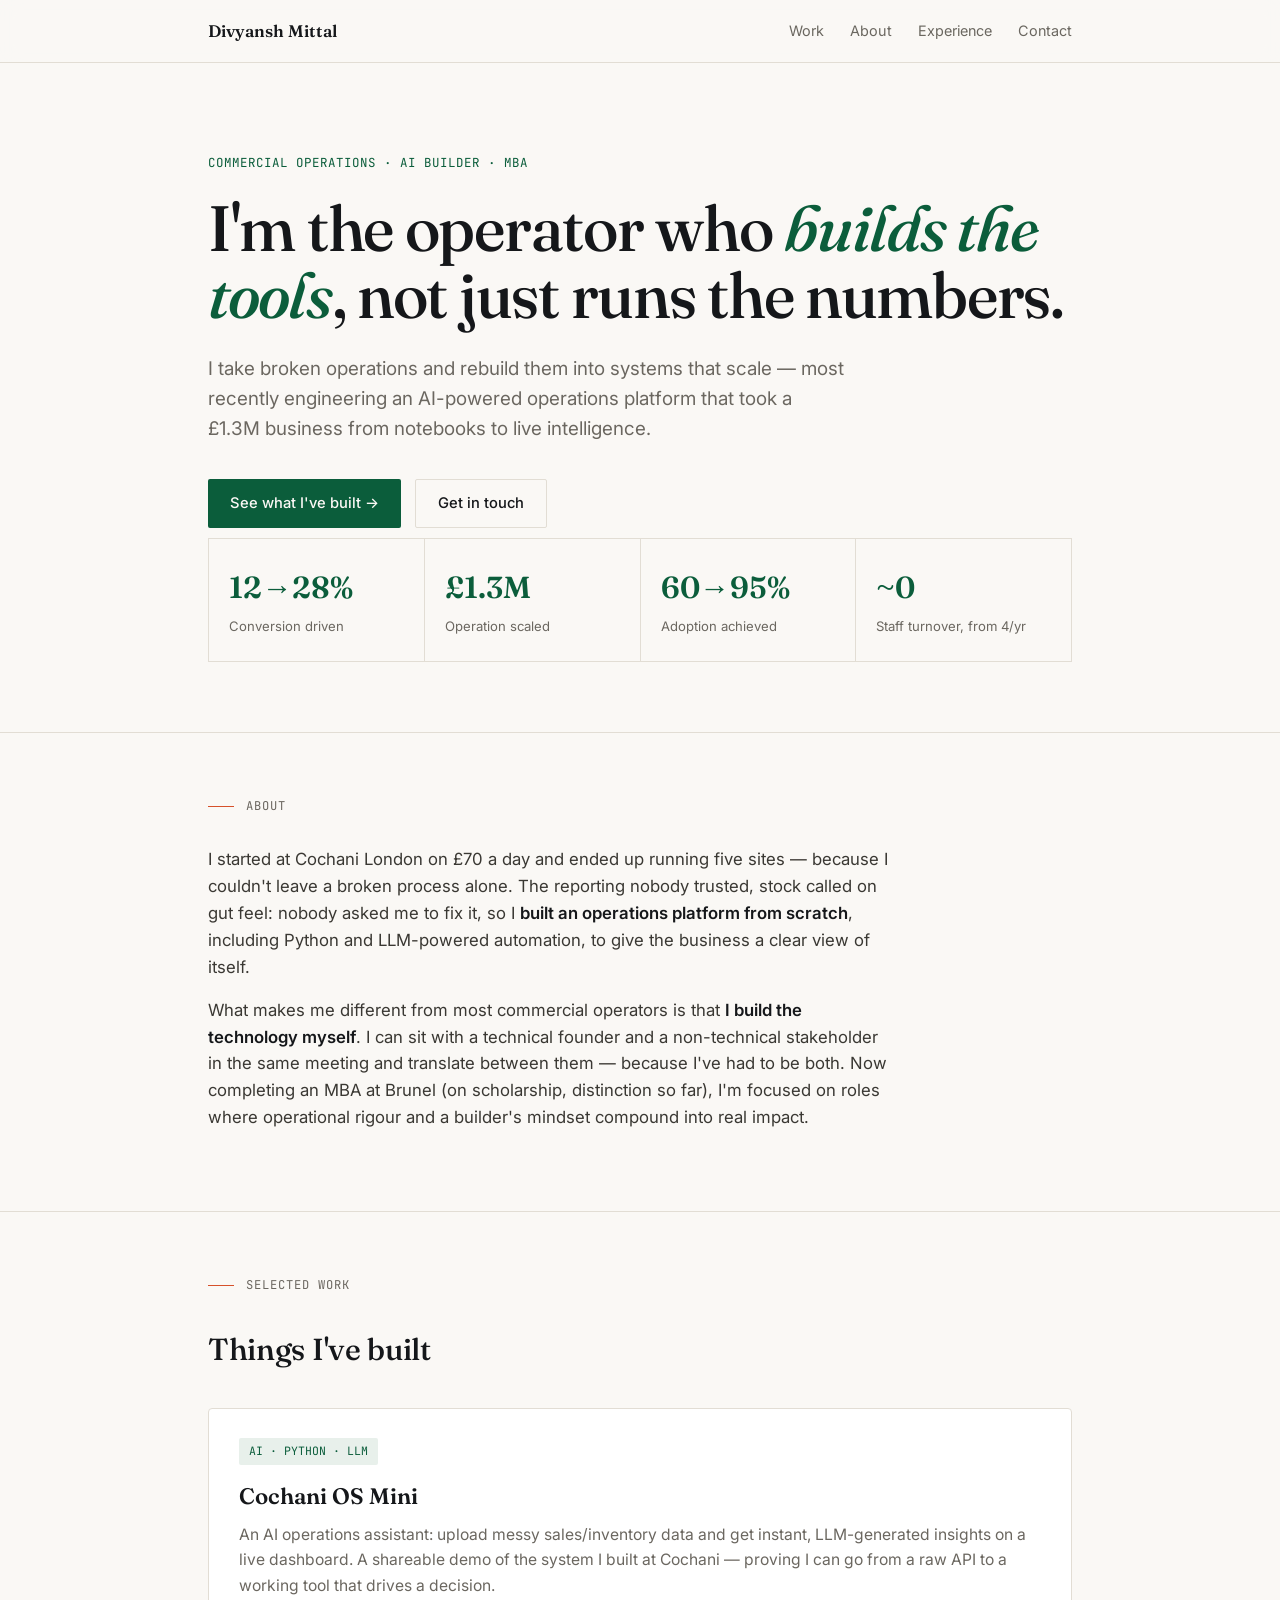
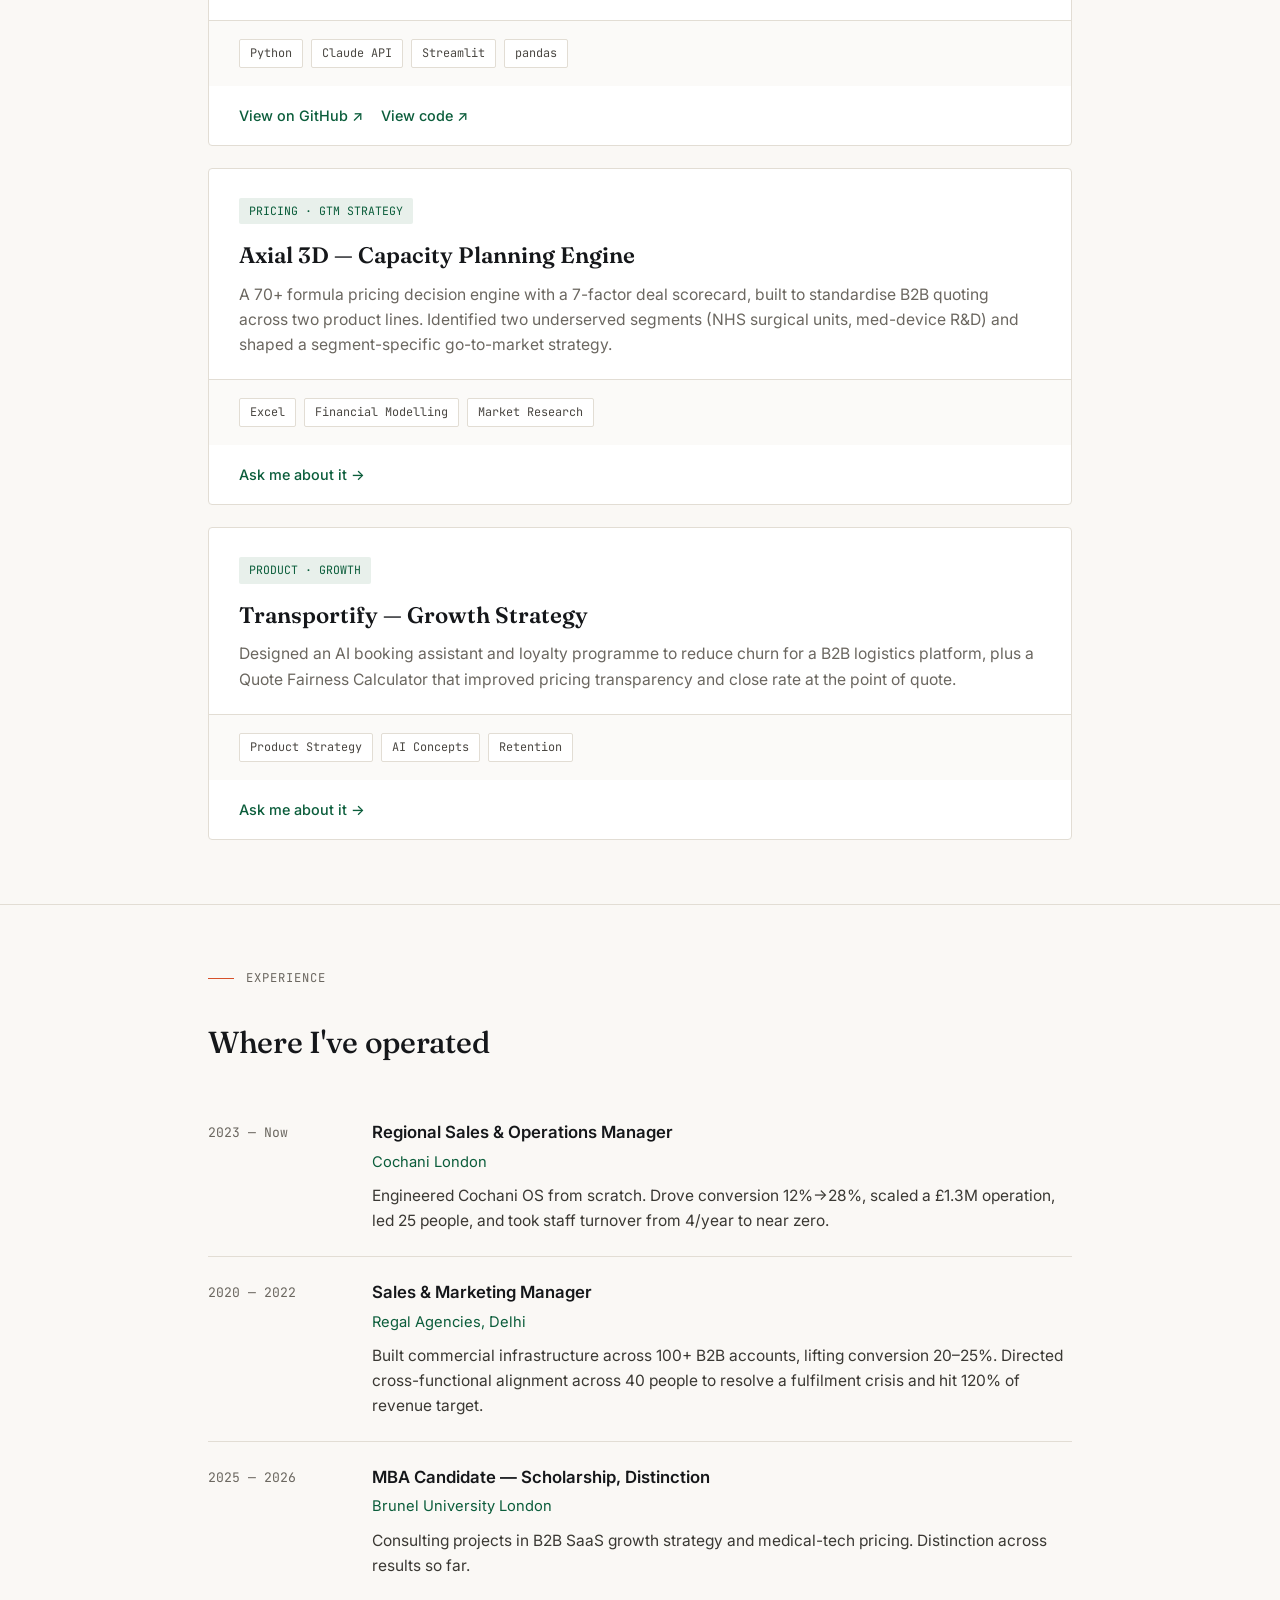
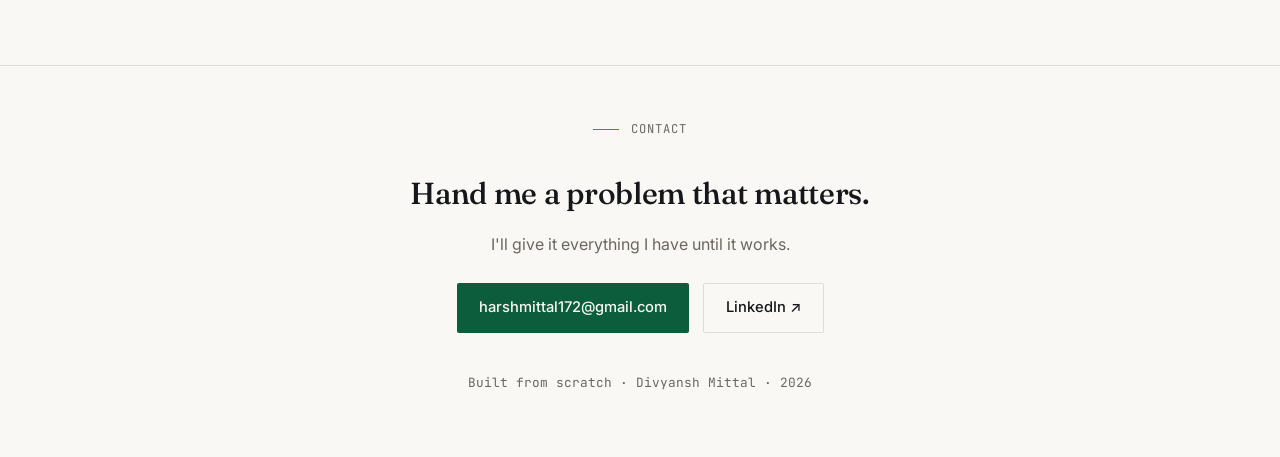
==== index.html @ fc7139f9 "Add files via upload" ====
<!DOCTYPE html>
<html lang="en">
<head>
<meta charset="UTF-8">
<meta name="viewport" content="width=device-width, initial-scale=1.0">
<title>Divyansh Mittal — Operator who builds the tools</title>
<link rel="preconnect" href="https://fonts.googleapis.com">
<link rel="preconnect" href="https://fonts.gstatic.com" crossorigin>
<link href="https://fonts.googleapis.com/css2?family=Fraunces:opsz,wght@9..144,400;9..144,500;9..144,600&family=Inter:wght@400;500;600&family=JetBrains+Mono:wght@400;500&display=swap" rel="stylesheet">
<style>
  :root{
    --ink:#15171a; --paper:#faf8f5; --line:#e2ddd4;
    --accent:#0b5d3b; --accent-soft:#e8f0eb; --muted:#6b6760;
    --signal:#d6512b;
  }
  *{margin:0;padding:0;box-sizing:border-box}
  html{scroll-behavior:smooth}
  body{
    background:var(--paper); color:var(--ink);
    font-family:'Inter',sans-serif; line-height:1.6;
    -webkit-font-smoothing:antialiased;
  }
  .wrap{max-width:920px;margin:0 auto;padding:0 28px}
  ::selection{background:var(--accent);color:var(--paper)}

  /* ---- nav ---- */
  nav{position:sticky;top:0;z-index:10;background:rgba(250,248,245,.86);
    backdrop-filter:blur(10px);border-bottom:1px solid var(--line)}
  nav .wrap{display:flex;justify-content:space-between;align-items:center;height:62px}
  nav .name{font-family:'Fraunces';font-weight:600;font-size:1.05rem}
  nav .links{display:flex;gap:26px}
  nav a{color:var(--muted);text-decoration:none;font-size:.9rem;transition:color .2s}
  nav a:hover{color:var(--accent)}
  @media(max-width:600px){nav .links{gap:16px}nav a.hide-sm{display:none}}

  /* ---- hero ---- */
  .hero{padding:90px 0 70px}
  .eyebrow{font-family:'JetBrains Mono';font-size:.78rem;letter-spacing:.08em;
    text-transform:uppercase;color:var(--accent);margin-bottom:22px}
  .hero h1{font-family:'Fraunces';font-weight:500;font-size:clamp(2.4rem,6vw,4rem);
    line-height:1.04;letter-spacing:-.02em;margin-bottom:26px}
  .hero h1 em{font-style:italic;color:var(--accent)}
  .hero p.lead{font-size:1.18rem;color:var(--muted);max-width:640px;margin-bottom:34px}
  .cta-row{display:flex;gap:14px;flex-wrap:wrap}
  .btn{display:inline-flex;align-items:center;gap:8px;padding:12px 22px;
    border-radius:2px;font-size:.92rem;font-weight:500;text-decoration:none;
    transition:transform .15s,box-shadow .15s}
  .btn-primary{background:var(--accent);color:var(--paper)}
  .btn-primary:hover{transform:translateY(-2px);box-shadow:0 8px 24px rgba(11,93,59,.22)}
  .btn-ghost{border:1px solid var(--line);color:var(--ink)}
  .btn-ghost:hover{border-color:var(--accent);color:var(--accent)}

  /* ---- metric strip ---- */
  .metrics{display:grid;grid-template-columns:repeat(4,1fr);gap:1px;
    background:var(--line);border:1px solid var(--line);margin:10px 0 0}
  .metric{background:var(--paper);padding:24px 20px}
  .metric .num{font-family:'Fraunces';font-size:1.9rem;font-weight:600;color:var(--accent)}
  .metric .lbl{font-size:.82rem;color:var(--muted);margin-top:4px}
  @media(max-width:680px){.metrics{grid-template-columns:repeat(2,1fr)}}

  /* ---- sections ---- */
  section{padding:64px 0;border-top:1px solid var(--line)}
  .sec-label{font-family:'JetBrains Mono';font-size:.76rem;letter-spacing:.08em;
    text-transform:uppercase;color:var(--muted);margin-bottom:30px;
    display:flex;align-items:center;gap:12px}
  .sec-label::before{content:"";width:26px;height:1px;background:var(--signal)}
  h2{font-family:'Fraunces';font-weight:500;font-size:1.9rem;
    letter-spacing:-.01em;margin-bottom:18px}
  .prose{font-size:1.05rem;color:#3a3833;max-width:680px}
  .prose p{margin-bottom:16px}
  .prose strong{color:var(--ink);font-weight:600}

  /* ---- project card ---- */
  .project{border:1px solid var(--line);border-radius:4px;overflow:hidden;
    background:#fff;transition:box-shadow .2s,transform .2s}
  .project:hover{box-shadow:0 14px 40px rgba(0,0,0,.07);transform:translateY(-3px)}
  .project .top{padding:28px 30px 22px;border-bottom:1px solid var(--line)}
  .project .tag{display:inline-block;font-family:'JetBrains Mono';font-size:.72rem;
    color:var(--accent);background:var(--accent-soft);padding:4px 10px;border-radius:2px;
    margin-bottom:14px}
  .project h3{font-family:'Fraunces';font-size:1.4rem;font-weight:600;margin-bottom:8px}
  .project .top p{color:var(--muted);font-size:.98rem}
  .project .stack{display:flex;gap:8px;flex-wrap:wrap;padding:18px 30px;
    background:#fbfaf8}
  .chip{font-family:'JetBrains Mono';font-size:.74rem;color:#4a4742;
    border:1px solid var(--line);padding:4px 10px;border-radius:2px;background:#fff}
  .project .foot{padding:18px 30px;display:flex;gap:18px}
  .project .foot a{color:var(--accent);font-size:.9rem;text-decoration:none;font-weight:500}
  .project .foot a:hover{text-decoration:underline}

  .proj-grid{display:grid;gap:22px}

  /* ---- experience timeline ---- */
  .xp{display:grid;grid-template-columns:140px 1fr;gap:24px;padding:22px 0;
    border-bottom:1px solid var(--line)}
  .xp:last-child{border-bottom:none}
  .xp .when{font-family:'JetBrains Mono';font-size:.82rem;color:var(--muted);padding-top:3px}
  .xp h4{font-size:1.05rem;font-weight:600;margin-bottom:5px}
  .xp .role-co{color:var(--accent);font-size:.92rem;margin-bottom:10px}
  .xp p{color:#3a3833;font-size:.97rem}
  @media(max-width:600px){.xp{grid-template-columns:1fr;gap:6px}}

  /* ---- footer ---- */
  footer{border-top:1px solid var(--line);padding:54px 0 64px;text-align:center}
  footer h2{margin-bottom:14px}
  footer p{color:var(--muted);margin-bottom:26px}
  footer .mono{font-family:'JetBrains Mono';font-size:.8rem;color:var(--muted);margin-top:40px}
</style>
</head>
<body>

<nav><div class="wrap">
  <span class="name">Divyansh Mittal</span>
  <div class="links">
    <a href="#work">Work</a>
    <a href="#about" class="hide-sm">About</a>
    <a href="#experience" class="hide-sm">Experience</a>
    <a href="#contact">Contact</a>
  </div>
</div></nav>

<header class="hero"><div class="wrap">
  <div class="eyebrow">Commercial Operations · AI Builder · MBA</div>
  <h1>I'm the operator who <em>builds the tools</em>, not just runs the numbers.</h1>
  <p class="lead">I take broken operations and rebuild them into systems that scale — most recently engineering an AI-powered operations platform that took a £1.3M business from notebooks to live intelligence.</p>
  <div class="cta-row">
    <a class="btn btn-primary" href="#work">See what I've built →</a>
    <a class="btn btn-ghost" href="#contact">Get in touch</a>
  </div>
  <div class="metrics">
    <div class="metric"><div class="num">12→28%</div><div class="lbl">Conversion driven</div></div>
    <div class="metric"><div class="num">£1.3M</div><div class="lbl">Operation scaled</div></div>
    <div class="metric"><div class="num">60→95%</div><div class="lbl">Adoption achieved</div></div>
    <div class="metric"><div class="num">~0</div><div class="lbl">Staff turnover, from 4/yr</div></div>
  </div>
</div></header>

<section id="about"><div class="wrap">
  <div class="sec-label">About</div>
  <div class="prose">
    <p>I started at Cochani London on £70 a day and ended up running five sites — because I couldn't leave a broken process alone. The reporting nobody trusted, stock called on gut feel: nobody asked me to fix it, so I <strong>built an operations platform from scratch</strong>, including Python and LLM-powered automation, to give the business a clear view of itself.</p>
    <p>What makes me different from most commercial operators is that <strong>I build the technology myself</strong>. I can sit with a technical founder and a non-technical stakeholder in the same meeting and translate between them — because I've had to be both. Now completing an MBA at Brunel (on scholarship, distinction so far), I'm focused on roles where operational rigour and a builder's mindset compound into real impact.</p>
  </div>
</div></section>

<section id="work"><div class="wrap">
  <div class="sec-label">Selected Work</div>
  <h2>Things I've built</h2>
  <div class="proj-grid" style="margin-top:34px">

    <div class="project">
      <div class="top">
        <span class="tag">AI · PYTHON · LLM</span>
        <h3>Cochani OS Mini</h3>
        <p>An AI operations assistant: upload messy sales/inventory data and get instant, LLM-generated insights on a live dashboard. A shareable demo of the system I built at Cochani — proving I can go from a raw API to a working tool that drives a decision.</p>
      </div>
      <div class="stack">
        <span class="chip">Python</span><span class="chip">Claude API</span>
        <span class="chip">Streamlit</span><span class="chip">pandas</span>
      </div>
      <div class="foot">
        <a href="https://github.com/harshmittal172-gif/Cochani-Os-Mini" target="_blank">View on GitHub ↗</a>
        <a href="https://github.com/harshmittal172-gif/Cochani-Os-Mini" target="_blank">View code ↗</a>
      </div>
    </div>

    <div class="project">
      <div class="top">
        <span class="tag">PRICING · GTM STRATEGY</span>
        <h3>Axial 3D — Capacity Planning Engine</h3>
        <p>A 70+ formula pricing decision engine with a 7-factor deal scorecard, built to standardise B2B quoting across two product lines. Identified two underserved segments (NHS surgical units, med-device R&D) and shaped a segment-specific go-to-market strategy.</p>
      </div>
      <div class="stack">
        <span class="chip">Excel</span><span class="chip">Financial Modelling</span>
        <span class="chip">Market Research</span>
      </div>
      <div class="foot">
        <a href="#contact">Ask me about it →</a>
      </div>
    </div>

    <div class="project">
      <div class="top">
        <span class="tag">PRODUCT · GROWTH</span>
        <h3>Transportify — Growth Strategy</h3>
        <p>Designed an AI booking assistant and loyalty programme to reduce churn for a B2B logistics platform, plus a Quote Fairness Calculator that improved pricing transparency and close rate at the point of quote.</p>
      </div>
      <div class="stack">
        <span class="chip">Product Strategy</span><span class="chip">AI Concepts</span>
        <span class="chip">Retention</span>
      </div>
      <div class="foot">
        <a href="#contact">Ask me about it →</a>
      </div>
    </div>

  </div>
</div></section>

<section id="experience"><div class="wrap">
  <div class="sec-label">Experience</div>
  <h2>Where I've operated</h2>
  <div style="margin-top:30px">
    <div class="xp">
      <div class="when">2023 — Now</div>
      <div>
        <h4>Regional Sales & Operations Manager</h4>
        <div class="role-co">Cochani London</div>
        <p>Engineered Cochani OS from scratch. Drove conversion 12%→28%, scaled a £1.3M operation, led 25 people, and took staff turnover from 4/year to near zero.</p>
      </div>
    </div>
    <div class="xp">
      <div class="when">2020 — 2022</div>
      <div>
        <h4>Sales & Marketing Manager</h4>
        <div class="role-co">Regal Agencies, Delhi</div>
        <p>Built commercial infrastructure across 100+ B2B accounts, lifting conversion 20–25%. Directed cross-functional alignment across 40 people to resolve a fulfilment crisis and hit 120% of revenue target.</p>
      </div>
    </div>
    <div class="xp">
      <div class="when">2025 — 2026</div>
      <div>
        <h4>MBA Candidate — Scholarship, Distinction</h4>
        <div class="role-co">Brunel University London</div>
        <p>Consulting projects in B2B SaaS growth strategy and medical-tech pricing. Distinction across results so far.</p>
      </div>
    </div>
  </div>
</div></section>

<footer id="contact"><div class="wrap">
  <div class="sec-label" style="justify-content:center">Contact</div>
  <h2>Hand me a problem that matters.</h2>
  <p>I'll give it everything I have until it works.</p>
  <div class="cta-row" style="justify-content:center">
    <a class="btn btn-primary" href="mailto:harshmittal172@gmail.com">harshmittal172@gmail.com</a>
    <a class="btn btn-ghost" href="https://linkedin.com/in/divyansh-mittal" target="_blank">LinkedIn ↗</a>
  </div>
  <div class="mono">Built from scratch · Divyansh Mittal · 2026</div>
</div></footer>

</body>
</html>
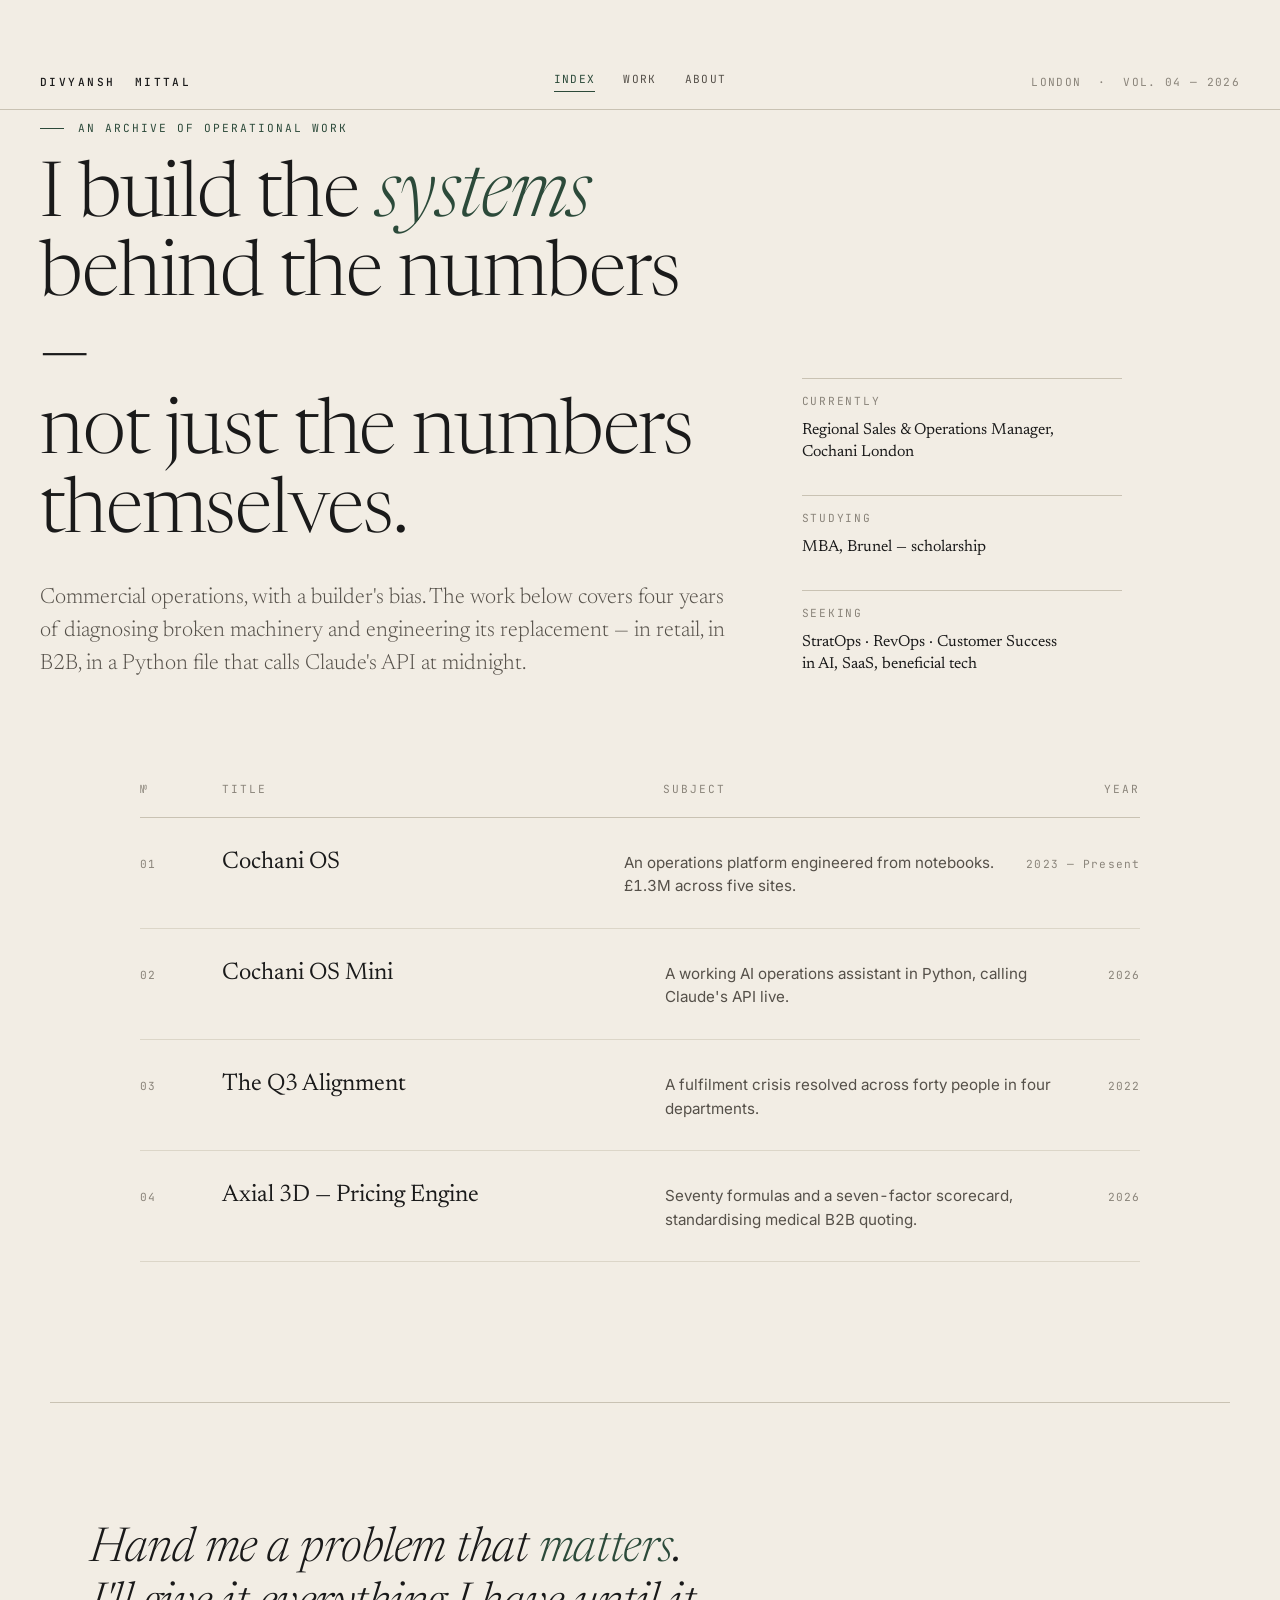
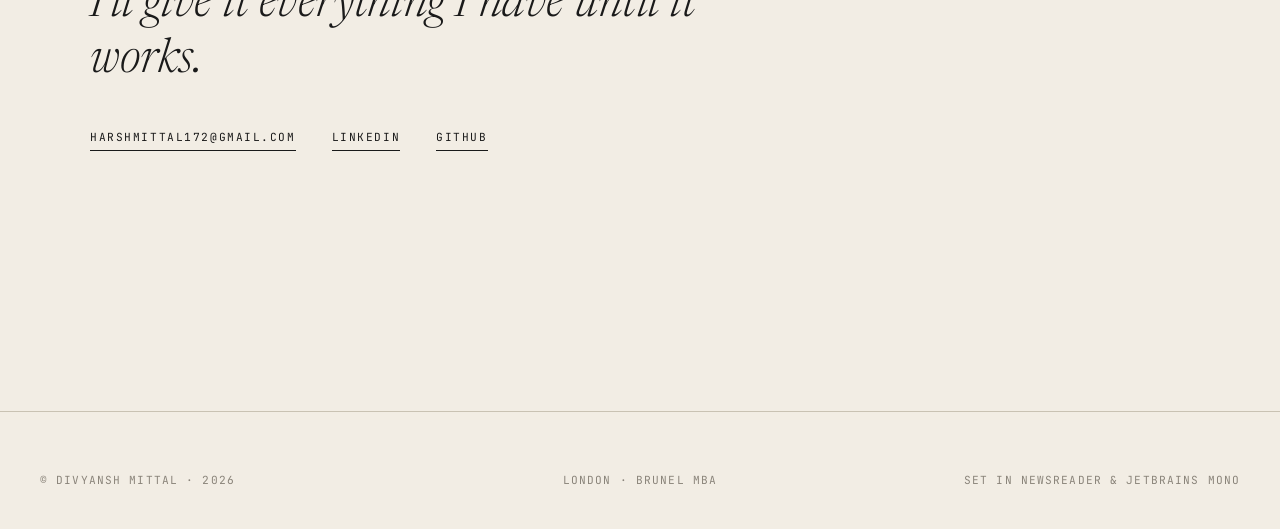
==== commit 3f46024b: "Add files via upload" ====
--- a/index.html
+++ b/index.html
@@ -1,243 +1,112 @@
 <!DOCTYPE html>
 <html lang="en">
 <head>
+<title>Divyansh Mittal — Operator, builder</title>
 <meta charset="UTF-8">
 <meta name="viewport" content="width=device-width, initial-scale=1.0">
-<title>Divyansh Mittal — Operator who builds the tools</title>
 <link rel="preconnect" href="https://fonts.googleapis.com">
 <link rel="preconnect" href="https://fonts.gstatic.com" crossorigin>
-<link href="https://fonts.googleapis.com/css2?family=Fraunces:opsz,wght@9..144,400;9..144,500;9..144,600&family=Inter:wght@400;500;600&family=JetBrains+Mono:wght@400;500&display=swap" rel="stylesheet">
-<style>
-  :root{
-    --ink:#15171a; --paper:#faf8f5; --line:#e2ddd4;
-    --accent:#0b5d3b; --accent-soft:#e8f0eb; --muted:#6b6760;
-    --signal:#d6512b;
-  }
-  *{margin:0;padding:0;box-sizing:border-box}
-  html{scroll-behavior:smooth}
-  body{
-    background:var(--paper); color:var(--ink);
-    font-family:'Inter',sans-serif; line-height:1.6;
-    -webkit-font-smoothing:antialiased;
-  }
-  .wrap{max-width:920px;margin:0 auto;padding:0 28px}
-  ::selection{background:var(--accent);color:var(--paper)}
-
-  /* ---- nav ---- */
-  nav{position:sticky;top:0;z-index:10;background:rgba(250,248,245,.86);
-    backdrop-filter:blur(10px);border-bottom:1px solid var(--line)}
-  nav .wrap{display:flex;justify-content:space-between;align-items:center;height:62px}
-  nav .name{font-family:'Fraunces';font-weight:600;font-size:1.05rem}
-  nav .links{display:flex;gap:26px}
-  nav a{color:var(--muted);text-decoration:none;font-size:.9rem;transition:color .2s}
-  nav a:hover{color:var(--accent)}
-  @media(max-width:600px){nav .links{gap:16px}nav a.hide-sm{display:none}}
-
-  /* ---- hero ---- */
-  .hero{padding:90px 0 70px}
-  .eyebrow{font-family:'JetBrains Mono';font-size:.78rem;letter-spacing:.08em;
-    text-transform:uppercase;color:var(--accent);margin-bottom:22px}
-  .hero h1{font-family:'Fraunces';font-weight:500;font-size:clamp(2.4rem,6vw,4rem);
-    line-height:1.04;letter-spacing:-.02em;margin-bottom:26px}
-  .hero h1 em{font-style:italic;color:var(--accent)}
-  .hero p.lead{font-size:1.18rem;color:var(--muted);max-width:640px;margin-bottom:34px}
-  .cta-row{display:flex;gap:14px;flex-wrap:wrap}
-  .btn{display:inline-flex;align-items:center;gap:8px;padding:12px 22px;
-    border-radius:2px;font-size:.92rem;font-weight:500;text-decoration:none;
-    transition:transform .15s,box-shadow .15s}
-  .btn-primary{background:var(--accent);color:var(--paper)}
-  .btn-primary:hover{transform:translateY(-2px);box-shadow:0 8px 24px rgba(11,93,59,.22)}
-  .btn-ghost{border:1px solid var(--line);color:var(--ink)}
-  .btn-ghost:hover{border-color:var(--accent);color:var(--accent)}
-
-  /* ---- metric strip ---- */
-  .metrics{display:grid;grid-template-columns:repeat(4,1fr);gap:1px;
-    background:var(--line);border:1px solid var(--line);margin:10px 0 0}
-  .metric{background:var(--paper);padding:24px 20px}
-  .metric .num{font-family:'Fraunces';font-size:1.9rem;font-weight:600;color:var(--accent)}
-  .metric .lbl{font-size:.82rem;color:var(--muted);margin-top:4px}
-  @media(max-width:680px){.metrics{grid-template-columns:repeat(2,1fr)}}
-
-  /* ---- sections ---- */
-  section{padding:64px 0;border-top:1px solid var(--line)}
-  .sec-label{font-family:'JetBrains Mono';font-size:.76rem;letter-spacing:.08em;
-    text-transform:uppercase;color:var(--muted);margin-bottom:30px;
-    display:flex;align-items:center;gap:12px}
-  .sec-label::before{content:"";width:26px;height:1px;background:var(--signal)}
-  h2{font-family:'Fraunces';font-weight:500;font-size:1.9rem;
-    letter-spacing:-.01em;margin-bottom:18px}
-  .prose{font-size:1.05rem;color:#3a3833;max-width:680px}
-  .prose p{margin-bottom:16px}
-  .prose strong{color:var(--ink);font-weight:600}
-
-  /* ---- project card ---- */
-  .project{border:1px solid var(--line);border-radius:4px;overflow:hidden;
-    background:#fff;transition:box-shadow .2s,transform .2s}
-  .project:hover{box-shadow:0 14px 40px rgba(0,0,0,.07);transform:translateY(-3px)}
-  .project .top{padding:28px 30px 22px;border-bottom:1px solid var(--line)}
-  .project .tag{display:inline-block;font-family:'JetBrains Mono';font-size:.72rem;
-    color:var(--accent);background:var(--accent-soft);padding:4px 10px;border-radius:2px;
-    margin-bottom:14px}
-  .project h3{font-family:'Fraunces';font-size:1.4rem;font-weight:600;margin-bottom:8px}
-  .project .top p{color:var(--muted);font-size:.98rem}
-  .project .stack{display:flex;gap:8px;flex-wrap:wrap;padding:18px 30px;
-    background:#fbfaf8}
-  .chip{font-family:'JetBrains Mono';font-size:.74rem;color:#4a4742;
-    border:1px solid var(--line);padding:4px 10px;border-radius:2px;background:#fff}
-  .project .foot{padding:18px 30px;display:flex;gap:18px}
-  .project .foot a{color:var(--accent);font-size:.9rem;text-decoration:none;font-weight:500}
-  .project .foot a:hover{text-decoration:underline}
-
-  .proj-grid{display:grid;gap:22px}
-
-  /* ---- experience timeline ---- */
-  .xp{display:grid;grid-template-columns:140px 1fr;gap:24px;padding:22px 0;
-    border-bottom:1px solid var(--line)}
-  .xp:last-child{border-bottom:none}
-  .xp .when{font-family:'JetBrains Mono';font-size:.82rem;color:var(--muted);padding-top:3px}
-  .xp h4{font-size:1.05rem;font-weight:600;margin-bottom:5px}
-  .xp .role-co{color:var(--accent);font-size:.92rem;margin-bottom:10px}
-  .xp p{color:#3a3833;font-size:.97rem}
-  @media(max-width:600px){.xp{grid-template-columns:1fr;gap:6px}}
-
-  /* ---- footer ---- */
-  footer{border-top:1px solid var(--line);padding:54px 0 64px;text-align:center}
-  footer h2{margin-bottom:14px}
-  footer p{color:var(--muted);margin-bottom:26px}
-  footer .mono{font-family:'JetBrains Mono';font-size:.8rem;color:var(--muted);margin-top:40px}
-</style>
+<link href="https://fonts.googleapis.com/css2?family=Newsreader:ital,opsz,wght@0,6..72,300;0,6..72,400;0,6..72,500;1,6..72,300;1,6..72,400&family=Inter:wght@400;500;600&family=JetBrains+Mono:wght@400;500&display=swap" rel="stylesheet">
+<link rel="stylesheet" href="style.css">
 </head>
 <body>
 
-<nav><div class="wrap">
-  <span class="name">Divyansh Mittal</span>
-  <div class="links">
-    <a href="#work">Work</a>
-    <a href="#about" class="hide-sm">About</a>
-    <a href="#experience" class="hide-sm">Experience</a>
-    <a href="#contact">Contact</a>
-  </div>
-</div></nav>
+<header class="rail">
+  <div class="mark"><a href="index.html">DIVYANSH&nbsp;&nbsp;MITTAL</a></div>
+  <nav class="nav">
+    <a href="index.html" class="is-current">Index</a>
+    <a href="cochani-os.html">Work</a>
+    <a href="about.html">About</a>
+  </nav>
+  <div class="meta">London&nbsp;&nbsp;·&nbsp;&nbsp;Vol. 04 — 2026</div>
+</header>
 
-<header class="hero"><div class="wrap">
-  <div class="eyebrow">Commercial Operations · AI Builder · MBA</div>
-  <h1>I'm the operator who <em>builds the tools</em>, not just runs the numbers.</h1>
-  <p class="lead">I take broken operations and rebuild them into systems that scale — most recently engineering an AI-powered operations platform that took a £1.3M business from notebooks to live intelligence.</p>
-  <div class="cta-row">
-    <a class="btn btn-primary" href="#work">See what I've built →</a>
-    <a class="btn btn-ghost" href="#contact">Get in touch</a>
-  </div>
-  <div class="metrics">
-    <div class="metric"><div class="num">12→28%</div><div class="lbl">Conversion driven</div></div>
-    <div class="metric"><div class="num">£1.3M</div><div class="lbl">Operation scaled</div></div>
-    <div class="metric"><div class="num">60→95%</div><div class="lbl">Adoption achieved</div></div>
-    <div class="metric"><div class="num">~0</div><div class="lbl">Staff turnover, from 4/yr</div></div>
-  </div>
-</div></header>
+<main class="page">
 
-<section id="about"><div class="wrap">
-  <div class="sec-label">About</div>
-  <div class="prose">
-    <p>I started at Cochani London on £70 a day and ended up running five sites — because I couldn't leave a broken process alone. The reporting nobody trusted, stock called on gut feel: nobody asked me to fix it, so I <strong>built an operations platform from scratch</strong>, including Python and LLM-powered automation, to give the business a clear view of itself.</p>
-    <p>What makes me different from most commercial operators is that <strong>I build the technology myself</strong>. I can sit with a technical founder and a non-technical stakeholder in the same meeting and translate between them — because I've had to be both. Now completing an MBA at Brunel (on scholarship, distinction so far), I'm focused on roles where operational rigour and a builder's mindset compound into real impact.</p>
-  </div>
-</div></section>
+  <!-- OPENING: one screen of breath, then a single declarative line -->
+  <section class="opening home-opening">
+    <div class="col">
+      <div class="eyebrow">An archive of operational work</div>
+      <h1 class="h1">
+        I build the <em>systems</em> behind the numbers —<br>
+        not just the numbers themselves.
+      </h1>
+      <p class="lede">
+        Commercial operations, with a builder's bias. The work below covers four years of
+        diagnosing broken machinery and engineering its replacement — in retail, in B2B, in
+        a Python file that calls Claude's API at midnight.
+      </p>
+    </div>
+    <aside class="hero-meta">
+      <div class="hm-block">
+        <div class="hm-label">Currently</div>
+        <div class="hm-val">Regional Sales &amp; Operations Manager,<br>Cochani London</div>
+      </div>
+      <div class="hm-block">
+        <div class="hm-label">Studying</div>
+        <div class="hm-val">MBA, Brunel — scholarship</div>
+      </div>
+      <div class="hm-block">
+        <div class="hm-label">Seeking</div>
+        <div class="hm-val">StratOps · RevOps · Customer Success<br>in AI, SaaS, beneficial tech</div>
+      </div>
+    </aside>
+  </section>
 
-<section id="work"><div class="wrap">
-  <div class="sec-label">Selected Work</div>
-  <h2>Things I've built</h2>
-  <div class="proj-grid" style="margin-top:34px">
-
-    <div class="project">
-      <div class="top">
-        <span class="tag">AI · PYTHON · LLM</span>
-        <h3>Cochani OS Mini</h3>
-        <p>An AI operations assistant: upload messy sales/inventory data and get instant, LLM-generated insights on a live dashboard. A shareable demo of the system I built at Cochani — proving I can go from a raw API to a working tool that drives a decision.</p>
-      </div>
-      <div class="stack">
-        <span class="chip">Python</span><span class="chip">Claude API</span>
-        <span class="chip">Streamlit</span><span class="chip">pandas</span>
-      </div>
-      <div class="foot">
-        <a href="https://github.com/harshmittal172-gif/Cochani-Os-Mini" target="_blank">View on GitHub ↗</a>
-        <a href="https://github.com/harshmittal172-gif/Cochani-Os-Mini" target="_blank">View code ↗</a>
-      </div>
+  <!-- INDEX — contents page energy -->
+  <section class="index">
+    <div class="index-title">
+      <span>№</span>
+      <span>Title</span>
+      <span>Subject</span>
+      <span>Year</span>
     </div>
 
-    <div class="project">
-      <div class="top">
-        <span class="tag">PRICING · GTM STRATEGY</span>
-        <h3>Axial 3D — Capacity Planning Engine</h3>
-        <p>A 70+ formula pricing decision engine with a 7-factor deal scorecard, built to standardise B2B quoting across two product lines. Identified two underserved segments (NHS surgical units, med-device R&D) and shaped a segment-specific go-to-market strategy.</p>
-      </div>
-      <div class="stack">
-        <span class="chip">Excel</span><span class="chip">Financial Modelling</span>
-        <span class="chip">Market Research</span>
-      </div>
-      <div class="foot">
-        <a href="#contact">Ask me about it →</a>
-      </div>
+    <a class="entry" href="cochani-os.html">
+      <span class="n">01</span>
+      <span class="t">Cochani OS</span>
+      <span class="d">An operations platform engineered from notebooks. £1.3M across five sites.</span>
+      <span class="y">2023 — Present</span>
+    </a>
+
+    <a class="entry" href="cochani-os-mini.html">
+      <span class="n">02</span>
+      <span class="t">Cochani OS Mini</span>
+      <span class="d">A working AI operations assistant in Python, calling Claude's API live.</span>
+      <span class="y">2026</span>
+    </a>
+
+    <a class="entry" href="regal.html">
+      <span class="n">03</span>
+      <span class="t">The Q3 Alignment</span>
+      <span class="d">A fulfilment crisis resolved across forty people in four departments.</span>
+      <span class="y">2022</span>
+    </a>
+
+    <a class="entry" href="axial.html">
+      <span class="n">04</span>
+      <span class="t">Axial 3D — Pricing Engine</span>
+      <span class="d">Seventy formulas and a seven-factor scorecard, standardising medical B2B quoting.</span>
+      <span class="y">2026</span>
+    </a>
+  </section>
+
+  <!-- Contact block -->
+  <section class="contact-block">
+    <p class="ask">Hand me a problem that <em>matters</em>.<br>I'll give it everything I have until it works.</p>
+    <div class="links">
+      <a href="mailto:harshmittal172@gmail.com">harshmittal172@gmail.com</a>
+      <a href="https://linkedin.com/in/divyansh-mittal" target="_blank" rel="noopener">LinkedIn</a>
+      <a href="https://github.com/harshmittal172-gif" target="_blank" rel="noopener">GitHub</a>
     </div>
+  </section>
 
-    <div class="project">
-      <div class="top">
-        <span class="tag">PRODUCT · GROWTH</span>
-        <h3>Transportify — Growth Strategy</h3>
-        <p>Designed an AI booking assistant and loyalty programme to reduce churn for a B2B logistics platform, plus a Quote Fairness Calculator that improved pricing transparency and close rate at the point of quote.</p>
-      </div>
-      <div class="stack">
-        <span class="chip">Product Strategy</span><span class="chip">AI Concepts</span>
-        <span class="chip">Retention</span>
-      </div>
-      <div class="foot">
-        <a href="#contact">Ask me about it →</a>
-      </div>
-    </div>
+  <footer class="foot">
+    <div>© Divyansh Mittal · 2026</div>
+    <div class="mid">London · Brunel MBA</div>
+    <div class="end">Set in Newsreader & JetBrains Mono</div>
+  </footer>
 
-  </div>
-</div></section>
-
-<section id="experience"><div class="wrap">
-  <div class="sec-label">Experience</div>
-  <h2>Where I've operated</h2>
-  <div style="margin-top:30px">
-    <div class="xp">
-      <div class="when">2023 — Now</div>
-      <div>
-        <h4>Regional Sales & Operations Manager</h4>
-        <div class="role-co">Cochani London</div>
-        <p>Engineered Cochani OS from scratch. Drove conversion 12%→28%, scaled a £1.3M operation, led 25 people, and took staff turnover from 4/year to near zero.</p>
-      </div>
-    </div>
-    <div class="xp">
-      <div class="when">2020 — 2022</div>
-      <div>
-        <h4>Sales & Marketing Manager</h4>
-        <div class="role-co">Regal Agencies, Delhi</div>
-        <p>Built commercial infrastructure across 100+ B2B accounts, lifting conversion 20–25%. Directed cross-functional alignment across 40 people to resolve a fulfilment crisis and hit 120% of revenue target.</p>
-      </div>
-    </div>
-    <div class="xp">
-      <div class="when">2025 — 2026</div>
-      <div>
-        <h4>MBA Candidate — Scholarship, Distinction</h4>
-        <div class="role-co">Brunel University London</div>
-        <p>Consulting projects in B2B SaaS growth strategy and medical-tech pricing. Distinction across results so far.</p>
-      </div>
-    </div>
-  </div>
-</div></section>
-
-<footer id="contact"><div class="wrap">
-  <div class="sec-label" style="justify-content:center">Contact</div>
-  <h2>Hand me a problem that matters.</h2>
-  <p>I'll give it everything I have until it works.</p>
-  <div class="cta-row" style="justify-content:center">
-    <a class="btn btn-primary" href="mailto:harshmittal172@gmail.com">harshmittal172@gmail.com</a>
-    <a class="btn btn-ghost" href="https://linkedin.com/in/divyansh-mittal" target="_blank">LinkedIn ↗</a>
-  </div>
-  <div class="mono">Built from scratch · Divyansh Mittal · 2026</div>
-</div></footer>
-
+</main>
 </body>
 </html>
--- a/style.css
+++ b/style.css
@@ -0,0 +1,588 @@
+/* ============================================================================
+   DIVYANSH MITTAL — PORTFOLIO STYLES
+   A quiet, archival house style. Forest green on warm bone.
+   ============================================================================ */
+
+:root {
+  /* palette */
+  --bone:       #F2EDE4;
+  --bone-deep: #EBE5D9;
+  --ink:        #1A1A1A;
+  --ink-soft:   #555049;
+  --ink-faint:  #8A847A;
+  --forest:     #2C4A3A;
+  --forest-faint:#E6E3DB;
+  --hairline:   #C9C2B3;
+  --hairline-soft: #DCD6C8;
+
+  /* type */
+  --serif:   'Newsreader', 'Source Serif Pro', Georgia, serif;
+  --sans:    'Inter', -apple-system, BlinkMacSystemFont, system-ui, sans-serif;
+  --mono:    'JetBrains Mono', ui-monospace, 'SF Mono', Menlo, monospace;
+
+  /* scale (custom, not 1rem/1.5rem default) */
+  --t-meta: 0.7rem;
+  --t-body: 1.0625rem;
+  --t-lede: 1.375rem;
+  --t-h3:   1.5rem;
+  --t-h2:   2.25rem;
+  --t-h1:   clamp(2.5rem, 6vw, 4.75rem);
+  --t-display: clamp(3.5rem, 10vw, 8rem);
+
+  /* layout */
+  --gutter: clamp(20px, 4vw, 40px);
+  --rail-top: 110px;            /* the signature rail */
+}
+
+* { margin: 0; padding: 0; box-sizing: border-box; }
+html { scroll-behavior: smooth; -webkit-text-size-adjust: 100%; }
+body {
+  background: var(--bone);
+  color: var(--ink);
+  font-family: var(--sans);
+  font-size: var(--t-body);
+  line-height: 1.55;
+  -webkit-font-smoothing: antialiased;
+  font-feature-settings: 'tnum' 1, 'kern' 1;
+  text-rendering: optimizeLegibility;
+}
+
+::selection { background: var(--forest); color: var(--bone); }
+
+a { color: inherit; text-decoration: none; }
+img { display: block; max-width: 100%; height: auto; }
+
+/* ─────────────────────────────────────────────────────────
+   THE SIGNATURE RAIL — a hairline that sits at the top of
+   every page, holding the brand and the page meta. Anchor.
+   ───────────────────────────────────────────────────────── */
+.rail {
+  position: fixed;
+  top: 0; left: 0; right: 0;
+  height: var(--rail-top);
+  background: var(--bone);
+  z-index: 100;
+  border-bottom: 1px solid var(--hairline);
+  display: grid;
+  grid-template-columns: 1fr auto 1fr;
+  align-items: end;
+  padding: 0 var(--gutter) 18px;
+  font-family: var(--mono);
+  font-size: var(--t-meta);
+  letter-spacing: 0.12em;
+  text-transform: uppercase;
+  color: var(--ink-soft);
+}
+.rail .mark {
+  text-align: left;
+  letter-spacing: 0.22em;
+  font-weight: 500;
+  color: var(--ink);
+}
+.rail .mark a { display: inline-block; }
+.rail .nav {
+  display: flex;
+  gap: 28px;
+  justify-self: center;
+}
+.rail .nav a {
+  position: relative;
+  padding-bottom: 3px;
+  transition: color 0.3s;
+}
+.rail .nav a:hover { color: var(--forest); }
+.rail .nav a.is-current { color: var(--forest); }
+.rail .nav a.is-current::after {
+  content: '';
+  position: absolute;
+  left: 0; right: 0; bottom: -1px;
+  height: 1px;
+  background: var(--forest);
+}
+.rail .meta {
+  text-align: right;
+  color: var(--ink-faint);
+}
+
+@media (max-width: 720px) {
+  .rail { grid-template-columns: 1fr auto; padding-bottom: 14px; height: 88px; }
+  .rail .nav { display: none; }
+  .rail .meta { font-size: 0.62rem; }
+  :root { --rail-top: 88px; }
+}
+
+/* ─────────────────────────────────────────────────────────
+   PAGE — gives every page its long opening breath.
+   ───────────────────────────────────────────────────────── */
+.page { padding-top: var(--rail-top); }
+.opening {
+  /* the luxury move — a full screen of nothing before content */
+  min-height: 70vh;
+  display: grid;
+  align-items: end;
+  padding: 0 var(--gutter) 100px;
+}
+.opening .col {
+  max-width: 720px;
+}
+
+/* type tools */
+.eyebrow {
+  font-family: var(--mono);
+  font-size: var(--t-meta);
+  letter-spacing: 0.18em;
+  text-transform: uppercase;
+  color: var(--forest);
+  margin-bottom: 22px;
+  display: inline-flex;
+  align-items: center;
+  gap: 14px;
+}
+.eyebrow::before {
+  content: '';
+  width: 24px;
+  height: 1px;
+  background: var(--forest);
+}
+.h1 {
+  font-family: var(--serif);
+  font-weight: 300;
+  font-size: var(--t-h1);
+  line-height: 1.04;
+  letter-spacing: -0.015em;
+  color: var(--ink);
+}
+.h1 em {
+  font-style: italic;
+  font-weight: 300;
+  color: var(--forest);
+}
+.h2 {
+  font-family: var(--serif);
+  font-weight: 400;
+  font-size: var(--t-h2);
+  line-height: 1.12;
+  letter-spacing: -0.01em;
+  color: var(--ink);
+}
+.h3 {
+  font-family: var(--serif);
+  font-weight: 400;
+  font-size: var(--t-h3);
+  line-height: 1.3;
+  color: var(--ink);
+}
+.lede {
+  font-family: var(--serif);
+  font-weight: 300;
+  font-size: var(--t-lede);
+  line-height: 1.5;
+  color: var(--ink-soft);
+  margin-top: 28px;
+}
+.prose {
+  max-width: 620px;
+  color: var(--ink-soft);
+}
+.prose p { margin-bottom: 22px; }
+.prose p:last-child { margin-bottom: 0; }
+.prose strong { color: var(--ink); font-weight: 600; }
+.prose em { font-style: italic; }
+
+/* ─────────────────────────────────────────────────────────
+   INDEX TABLE — used on the home page like a contents page
+   ───────────────────────────────────────────────────────── */
+.index {
+  padding: 0 var(--gutter) 140px;
+  max-width: 1080px;
+  margin: 0 auto;
+  width: 100%;
+}
+.index-title {
+  font-family: var(--mono);
+  font-size: var(--t-meta);
+  letter-spacing: 0.18em;
+  text-transform: uppercase;
+  color: var(--ink-faint);
+  padding-bottom: 18px;
+  border-bottom: 1px solid var(--hairline);
+  margin-bottom: 0;
+  display: grid;
+  grid-template-columns: 50px 1fr 1fr auto;
+  gap: 32px;
+}
+.entry {
+  display: grid;
+  grid-template-columns: 50px 1fr 1fr auto;
+  gap: 32px;
+  padding: 30px 0;
+  border-bottom: 1px solid var(--hairline-soft);
+  align-items: baseline;
+  transition: padding 0.4s ease, background 0.4s ease;
+}
+.entry:hover {
+  padding-left: 14px;
+  background: linear-gradient(to right, var(--forest-faint), transparent 60%);
+}
+.entry .n {
+  font-family: var(--mono);
+  font-size: var(--t-meta);
+  color: var(--ink-faint);
+  letter-spacing: 0.1em;
+}
+.entry .t {
+  font-family: var(--serif);
+  font-size: 1.5rem;
+  line-height: 1.2;
+  color: var(--ink);
+  font-weight: 400;
+}
+.entry .d {
+  font-size: 0.95rem;
+  color: var(--ink-soft);
+}
+.entry .y {
+  font-family: var(--mono);
+  font-size: var(--t-meta);
+  color: var(--ink-faint);
+  letter-spacing: 0.1em;
+}
+@media (max-width: 720px) {
+  .index-title { grid-template-columns: 30px 1fr auto; }
+  .index-title .d { display: none; }
+  .entry { grid-template-columns: 30px 1fr auto; gap: 18px; padding: 22px 0; }
+  .entry .d { display: none; }
+  .entry .t { font-size: 1.2rem; }
+}
+
+/* ─────────────────────────────────────────────────────────
+   CASE STUDY layout — used on long-form pages
+   ───────────────────────────────────────────────────────── */
+.case {
+  padding: 0 var(--gutter);
+  max-width: 1180px;
+  margin: 0 auto;
+}
+.case-meta {
+  display: grid;
+  grid-template-columns: 1fr 1fr 1fr;
+  gap: 32px;
+  padding: 30px 0;
+  margin-bottom: 70px;
+  border-top: 1px solid var(--hairline);
+  border-bottom: 1px solid var(--hairline);
+}
+.case-meta .item .label {
+  font-family: var(--mono);
+  font-size: var(--t-meta);
+  letter-spacing: 0.14em;
+  text-transform: uppercase;
+  color: var(--ink-faint);
+  margin-bottom: 8px;
+}
+.case-meta .item .val {
+  font-family: var(--serif);
+  font-size: 1.1rem;
+  color: var(--ink);
+}
+@media (max-width: 720px) {
+  .case-meta { grid-template-columns: 1fr; gap: 18px; padding: 22px 0; margin-bottom: 50px; }
+}
+
+/* chapter — the page-numbered sections inside a case study */
+.chapter {
+  display: grid;
+  grid-template-columns: 1fr 2.4fr 1fr;
+  gap: 40px;
+  padding: 80px 0;
+  border-top: 1px solid var(--hairline-soft);
+}
+.chapter:first-of-type { border-top: none; padding-top: 0; }
+.chapter .marg {
+  font-family: var(--mono);
+  font-size: var(--t-meta);
+  letter-spacing: 0.14em;
+  text-transform: uppercase;
+  color: var(--ink-faint);
+}
+.chapter .marg .step {
+  display: block;
+  color: var(--forest);
+  margin-bottom: 10px;
+  font-weight: 500;
+}
+.chapter .body { /* main column */ }
+.chapter .body h3 {
+  font-family: var(--serif);
+  font-weight: 400;
+  font-size: 1.75rem;
+  line-height: 1.2;
+  color: var(--ink);
+  margin-bottom: 22px;
+  letter-spacing: -0.005em;
+}
+.chapter .body p {
+  margin-bottom: 18px;
+  color: var(--ink-soft);
+  max-width: 600px;
+}
+.chapter .body strong { color: var(--ink); font-weight: 600; }
+.chapter .aside {
+  font-family: var(--mono);
+  font-size: var(--t-meta);
+  letter-spacing: 0.05em;
+  color: var(--ink-faint);
+  text-transform: uppercase;
+}
+@media (max-width: 900px) {
+  .chapter { grid-template-columns: 1fr; gap: 16px; padding: 50px 0; }
+  .chapter .aside { display: none; }
+}
+
+/* The module grid inside Cochani OS chapter */
+.modules {
+  display: grid;
+  grid-template-columns: 1fr 1fr;
+  gap: 1px;
+  background: var(--hairline-soft);
+  border: 1px solid var(--hairline-soft);
+  margin-top: 32px;
+}
+.module {
+  background: var(--bone);
+  padding: 26px;
+}
+.module .num {
+  font-family: var(--mono);
+  font-size: var(--t-meta);
+  letter-spacing: 0.12em;
+  color: var(--forest);
+  margin-bottom: 12px;
+}
+.module .name {
+  font-family: var(--serif);
+  font-size: 1.15rem;
+  color: var(--ink);
+  margin-bottom: 8px;
+}
+.module .what {
+  font-size: 0.92rem;
+  color: var(--ink-soft);
+  line-height: 1.5;
+}
+@media (max-width: 600px) { .modules { grid-template-columns: 1fr; } }
+
+/* result strip — feature metrics from the case */
+.result-strip {
+  margin: 100px 0;
+  padding: 70px var(--gutter);
+  background: var(--ink);
+  color: var(--bone);
+  margin-left: calc(var(--gutter) * -1);
+  margin-right: calc(var(--gutter) * -1);
+}
+.result-strip .lab {
+  font-family: var(--mono);
+  font-size: var(--t-meta);
+  letter-spacing: 0.18em;
+  text-transform: uppercase;
+  color: var(--bone-deep);
+  margin-bottom: 40px;
+  opacity: 0.6;
+}
+.result-grid {
+  display: grid;
+  grid-template-columns: repeat(4, 1fr);
+  gap: 50px;
+}
+.r {
+  border-top: 1px solid rgba(242, 237, 228, 0.2);
+  padding-top: 22px;
+}
+.r .v {
+  font-family: var(--serif);
+  font-size: clamp(2.6rem, 6vw, 4.2rem);
+  font-weight: 300;
+  line-height: 1;
+  letter-spacing: -0.02em;
+  color: var(--bone);
+}
+.r .v em { font-style: italic; color: rgba(242, 237, 228, 0.65); font-weight: 300; }
+.r .k {
+  margin-top: 14px;
+  font-size: 0.85rem;
+  color: var(--bone-deep);
+  opacity: 0.7;
+  max-width: 200px;
+}
+@media (max-width: 800px) { .result-grid { grid-template-columns: 1fr 1fr; gap: 36px; } }
+
+/* pull quote */
+.pull {
+  font-family: var(--serif);
+  font-weight: 300;
+  font-style: italic;
+  font-size: clamp(1.5rem, 3.2vw, 2.25rem);
+  line-height: 1.3;
+  color: var(--ink);
+  max-width: 740px;
+  margin: 80px 0;
+  padding-left: 30px;
+  border-left: 2px solid var(--forest);
+}
+
+/* ─────────────────────────────────────────────────────────
+   FOOTER — same hairline language as rail
+   ───────────────────────────────────────────────────────── */
+.foot {
+  margin-top: 140px;
+  padding: 60px var(--gutter) 40px;
+  border-top: 1px solid var(--hairline);
+  display: grid;
+  grid-template-columns: 1fr 1fr 1fr;
+  gap: 30px;
+  font-family: var(--mono);
+  font-size: var(--t-meta);
+  letter-spacing: 0.1em;
+  text-transform: uppercase;
+  color: var(--ink-faint);
+}
+.foot a { transition: color 0.3s; }
+.foot a:hover { color: var(--forest); }
+.foot .end { text-align: right; }
+.foot .mid { text-align: center; }
+@media (max-width: 700px) { .foot { grid-template-columns: 1fr; gap: 14px; text-align: left; } .foot .end, .foot .mid { text-align: left; } }
+
+/* ABOUT page */
+.about-grid {
+  display: grid;
+  grid-template-columns: 1fr 1.4fr;
+  gap: 80px;
+  padding: 0 var(--gutter);
+  max-width: 1180px;
+  margin: 0 auto 100px;
+  align-items: start;
+}
+.portrait {
+  aspect-ratio: 4/5;
+  background: var(--hairline-soft);
+  position: relative;
+  overflow: hidden;
+}
+.portrait img { width: 100%; height: 100%; object-fit: cover; display: block; }
+.portrait .placeholder {
+  position: absolute; inset: 0;
+  display: grid; place-items: center;
+  font-family: var(--mono);
+  font-size: var(--t-meta);
+  letter-spacing: 0.18em;
+  text-transform: uppercase;
+  color: var(--ink-faint);
+  text-align: center;
+  padding: 20px;
+}
+@media (max-width: 800px) {
+  .about-grid { grid-template-columns: 1fr; gap: 40px; }
+}
+
+/* CONTACT block at bottom of about / case studies */
+.contact-block {
+  padding: 120px var(--gutter);
+  text-align: left;
+  max-width: 1180px;
+  margin: 0 auto;
+  border-top: 1px solid var(--hairline);
+}
+.contact-block .ask {
+  font-family: var(--serif);
+  font-weight: 300;
+  font-style: italic;
+  font-size: clamp(1.75rem, 4vw, 3rem);
+  line-height: 1.15;
+  color: var(--ink);
+  max-width: 720px;
+  margin-bottom: 40px;
+  letter-spacing: -0.01em;
+}
+.contact-block .ask em { color: var(--forest); }
+.contact-block .links {
+  display: flex; flex-wrap: wrap; gap: 36px;
+  font-family: var(--mono);
+  font-size: var(--t-meta);
+  letter-spacing: 0.14em;
+  text-transform: uppercase;
+}
+.contact-block .links a {
+  border-bottom: 1px solid var(--ink);
+  padding-bottom: 4px;
+  transition: color 0.3s, border-color 0.3s;
+}
+.contact-block .links a:hover { color: var(--forest); border-color: var(--forest); }
+
+/* page load */
+@media (prefers-reduced-motion: no-preference) {
+  .page { animation: rise 0.7s ease both; }
+  @keyframes rise {
+    from { opacity: 0; transform: translateY(8px); }
+    to { opacity: 1; transform: none; }
+  }
+}
+
+/* prev / next at end of case */
+.continuum {
+  border-top: 1px solid var(--hairline);
+  margin-top: 100px;
+  padding: 40px var(--gutter);
+  display: grid;
+  grid-template-columns: 1fr 1fr;
+  gap: 24px;
+  max-width: 1180px;
+  margin-left: auto; margin-right: auto;
+  font-family: var(--mono);
+  font-size: var(--t-meta);
+  letter-spacing: 0.14em;
+  text-transform: uppercase;
+  color: var(--ink-faint);
+}
+.continuum a { transition: color 0.3s; display: block; }
+.continuum a:hover { color: var(--forest); }
+.continuum .lab { color: var(--ink-faint); margin-bottom: 8px; }
+.continuum .nm { font-family: var(--serif); font-size: 1.25rem; color: var(--ink); text-transform: none; letter-spacing: 0; }
+.continuum .end { text-align: right; }
+@media (max-width: 600px) { .continuum { grid-template-columns: 1fr; } .continuum .end { text-align: left; } }
+
+/* HOME page — hero meta column on the right */
+.home-opening { grid-template-columns: 1.6fr 1fr; gap: 60px; align-items: end; }
+.home-opening .col { max-width: 720px; }
+.hero-meta {
+  display: flex;
+  flex-direction: column;
+  gap: 32px;
+  padding-bottom: 6px;
+  max-width: 320px;
+}
+.hm-block {
+  border-top: 1px solid var(--hairline);
+  padding-top: 14px;
+}
+.hm-label {
+  font-family: var(--mono);
+  font-size: var(--t-meta);
+  letter-spacing: 0.16em;
+  text-transform: uppercase;
+  color: var(--ink-faint);
+  margin-bottom: 8px;
+}
+.hm-val {
+  font-family: var(--serif);
+  font-size: 1.0rem;
+  line-height: 1.4;
+  color: var(--ink);
+}
+@media (max-width: 900px) {
+  .home-opening { grid-template-columns: 1fr; gap: 50px; }
+  .hero-meta { padding-bottom: 0; }
+}
+
+/* Polish result-strip — make non-arrow numbers feel like the others */
+.r .v { font-variant-numeric: tabular-nums; }
